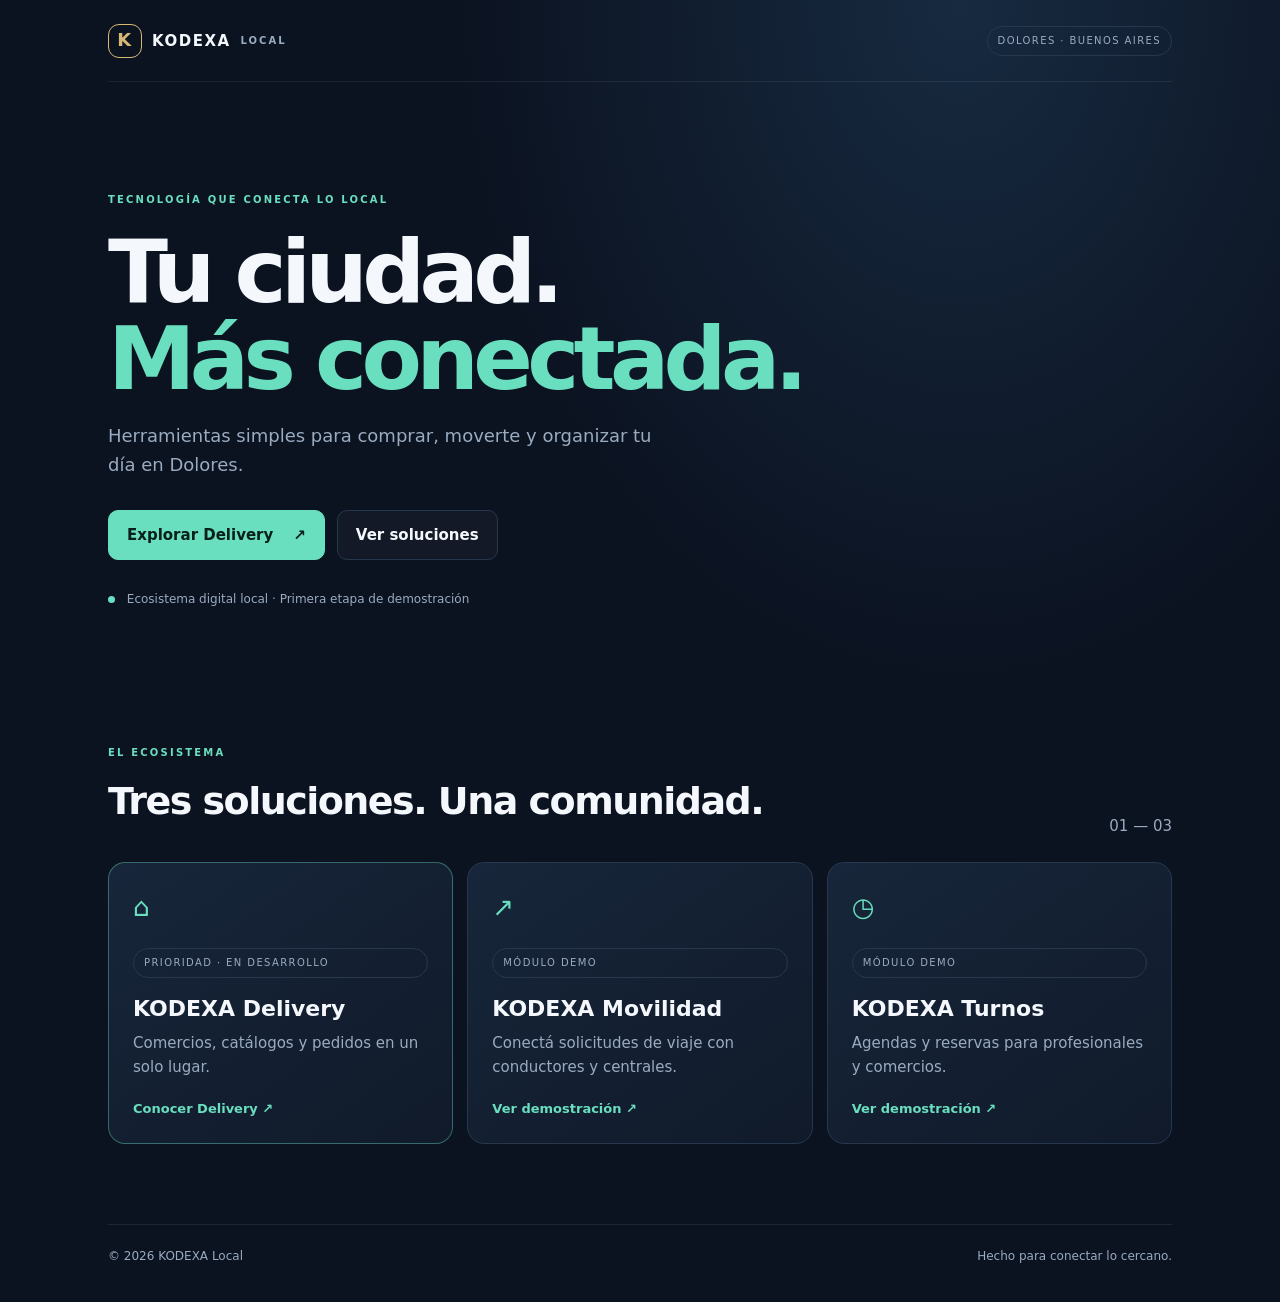
==== index.html @ 57af8ac4 "Build KODEXA Local MVP ecosystem" ====
<!doctype html>
<html lang="es"><head><meta charset="utf-8"><meta name="viewport" content="width=device-width,initial-scale=1"><meta name="theme-color" content="#101b2d"><meta name="description" content="KODEXA Local: soluciones digitales para Dolores y localidades cercanas."><link rel="manifest" href="manifest.webmanifest"><link rel="stylesheet" href="packages/ui/styles.css"><title>KODEXA Local</title></head><body><main class="shell"><nav class="top"><a class="brand" href="./"><span class="brand-mark">K</span>KODEXA <small>LOCAL</small></a><span class="pill">DOLORES · BUENOS AIRES</span></nav><section class="hero"><p class="eyebrow">TECNOLOGÍA QUE CONECTA LO LOCAL</p><h1>Tu ciudad.<br><span>Más conectada.</span></h1><p class="lead">Herramientas simples para comprar, moverte y organizar tu día en Dolores.</p><div class="hero-actions"><a class="btn primary" href="apps/delivery/">Explorar Delivery <b>↗</b></a><a class="btn ghost" href="#apps">Ver soluciones</a></div><div class="hero-note"><i></i> Ecosistema digital local · Primera etapa de demostración</div></section><section id="apps" class="section"><div class="section-head"><div><p class="eyebrow">EL ECOSISTEMA</p><h2>Tres soluciones. Una comunidad.</h2></div><span class="muted">01 — 03</span></div><div class="app-grid"><a class="app-card featured" href="apps/delivery/"><span class="app-icon">⌂</span><span class="tag">PRIORIDAD · EN DESARROLLO</span><h3>KODEXA Delivery</h3><p>Comercios, catálogos y pedidos en un solo lugar.</p><span class="card-link">Conocer Delivery ↗</span></a><a class="app-card" href="apps/movilidad/"><span class="app-icon">↗</span><span class="tag">MÓDULO DEMO</span><h3>KODEXA Movilidad</h3><p>Conectá solicitudes de viaje con conductores y centrales.</p><span class="card-link">Ver demostración ↗</span></a><a class="app-card" href="apps/turnos/"><span class="app-icon">◷</span><span class="tag">MÓDULO DEMO</span><h3>KODEXA Turnos</h3><p>Agendas y reservas para profesionales y comercios.</p><span class="card-link">Ver demostración ↗</span></a></div></section><footer><span>© 2026 KODEXA Local</span><span>Hecho para conectar lo cercano.</span></footer></main></body></html>
---- packages/ui/styles.css ----
:root{color-scheme:dark;--bg:#0b1220;--panel:#121e30;--panel2:#17263a;--line:#27384e;--text:#f4f7fb;--muted:#9aabc0;--accent:#69dfc0;--gold:#d7b875;--blue:#7ca9ff}*{box-sizing:border-box}html{scroll-behavior:smooth}body{margin:0;background:radial-gradient(ellipse at 75% 0%,#172a40 0,transparent 38%),var(--bg);color:var(--text);font:15px/1.6 Inter,ui-sans-serif,system-ui,-apple-system,"Segoe UI",sans-serif}a{color:inherit;text-decoration:none}button,input,select,textarea{font:inherit}.shell{max-width:1120px;margin:auto;padding:0 28px}.top{height:82px;display:flex;align-items:center;justify-content:space-between;border-bottom:1px solid #ffffff12}.brand{display:flex;align-items:center;gap:10px;font-weight:850;letter-spacing:.1em}.brand small{font-size:10px;color:var(--muted);letter-spacing:.2em}.brand-mark{display:grid;place-items:center;width:34px;height:34px;border:1px solid var(--gold);border-radius:11px;color:var(--gold);font-size:18px}.pill,.tag{font-size:10px;letter-spacing:.14em;color:var(--muted);border:1px solid var(--line);padding:6px 10px;border-radius:30px}.hero{padding:100px 0 92px;max-width:760px}.eyebrow{font-size:10px;letter-spacing:.22em;color:var(--accent);font-weight:800}.hero h1{font-size:clamp(48px,8vw,88px);line-height:.99;letter-spacing:-.065em;margin:20px 0}.hero h1 span{color:var(--accent)}.lead{font-size:18px;color:var(--muted);max-width:550px}.hero-actions{display:flex;gap:12px;flex-wrap:wrap;margin:30px 0}.btn{display:inline-flex;align-items:center;justify-content:center;gap:20px;padding:12px 18px;border-radius:10px;font-weight:750;border:1px solid var(--line)}.btn.primary{background:var(--accent);color:#082019;border-color:var(--accent)}.btn.ghost{background:#ffffff08}.hero-note{font-size:12px;color:var(--muted)}.hero-note i{display:inline-block;width:7px;height:7px;background:var(--accent);border-radius:50%;margin-right:8px}.section{padding:34px 0 80px}.section-head{display:flex;align-items:end;justify-content:space-between;margin-bottom:24px}.section h2{font-size:clamp(25px,4vw,38px);letter-spacing:-.04em;margin:6px 0}.muted{color:var(--muted)}.app-grid{display:grid;grid-template-columns:repeat(3,1fr);gap:14px}.app-card{display:flex;flex-direction:column;min-height:255px;padding:24px;background:linear-gradient(145deg,#17263a,#101a2a);border:1px solid var(--line);border-radius:17px;transition:.2s}.app-card:hover{transform:translateY(-4px);border-color:#69dfc077}.app-card.featured{border-color:#69dfc066}.app-icon{font-size:26px;color:var(--accent);margin-bottom:20px}.app-card h3{font-size:22px;margin:13px 0 4px}.app-card p{color:var(--muted);margin:0 0 20px}.card-link{margin-top:auto;color:var(--accent);font-size:13px;font-weight:750}footer{border-top:1px solid #ffffff15;padding:22px 0 35px;display:flex;justify-content:space-between;color:var(--muted);font-size:12px}.page{max-width:1120px;margin:auto;padding:0 24px 60px}.page-head{padding:45px 0 28px}.back{color:var(--muted);font-size:13px}.page-head h1{font-size:clamp(38px,6vw,60px);letter-spacing:-.06em;line-height:1.02;margin:18px 0 8px}.page-head p{color:var(--muted);max-width:650px}.layout{display:grid;grid-template-columns:minmax(0,1.5fr) minmax(270px,.8fr);gap:18px;align-items:start}.panel{background:var(--panel);border:1px solid var(--line);border-radius:15px;padding:20px;margin-bottom:16px}.panel h2,.panel h3{margin:0 0 14px}.row{display:flex;gap:10px;align-items:center;flex-wrap:wrap}.between{justify-content:space-between}.field{display:flex;flex-direction:column;gap:6px;margin-bottom:13px;flex:1;min-width:140px}.field label{font-size:12px;color:var(--muted)}input,select,textarea{width:100%;background:#0b1524;border:1px solid var(--line);border-radius:9px;padding:11px 12px;color:var(--text);outline:none}input:focus,select:focus,textarea:focus{border-color:var(--accent)}.action{border:0;border-radius:9px;background:var(--accent);color:#082019;font-weight:800;padding:11px 15px;cursor:pointer}.action.secondary{background:#26384d;color:var(--text);border:1px solid var(--line)}.action.danger{background:#522c38;color:#ffdce4}.list{display:grid;gap:9px}.item{display:flex;gap:12px;align-items:center;justify-content:space-between;padding:12px;background:#0c1726;border:1px solid #25364b;border-radius:11px}.item strong{display:block}.item small{color:var(--muted)}.price{color:var(--accent);font-weight:800;white-space:nowrap}.chip{font-size:10px;padding:4px 8px;border-radius:20px;background:#23394a;color:var(--accent)}.empty{color:var(--muted);font-size:13px;padding:15px;text-align:center}.notice{font-size:12px;color:var(--muted);background:#17283a;padding:12px;border-radius:9px}.stat{font-size:28px;font-weight:850}.stat-label{font-size:11px;color:var(--muted)}.tabs{display:flex;gap:7px;flex-wrap:wrap;margin:12px 0 18px}.tab{padding:8px 12px;border:1px solid var(--line);border-radius:8px;color:var(--muted);background:transparent;cursor:pointer}.tab.active{background:#234238;color:var(--accent);border-color:#3b806d}.hidden{display:none!important}@media(max-width:760px){.shell,.page{padding-left:17px;padding-right:17px}.hero{padding:70px 0}.app-grid{grid-template-columns:1fr}.app-card{min-height:210px}.layout{grid-template-columns:1fr}.section-head{align-items:start}.pill{font-size:9px}footer{gap:10px;flex-direction:column}}
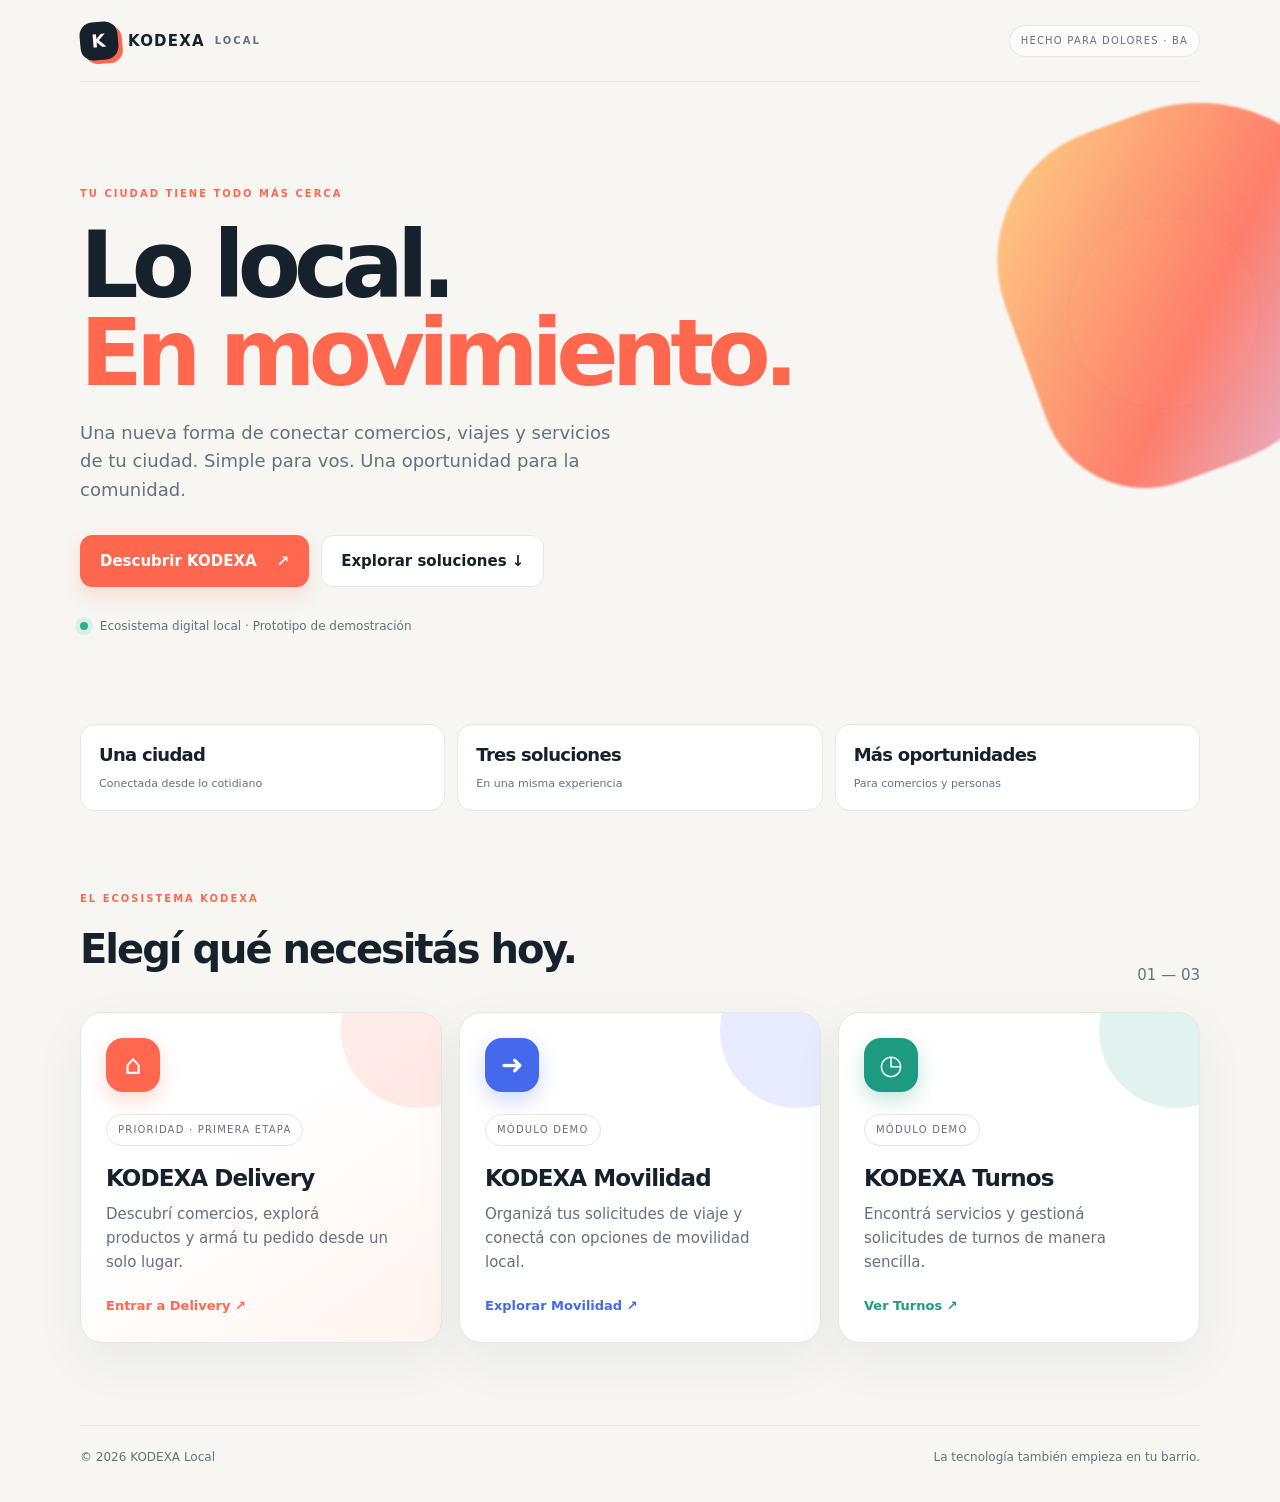
==== commit 258cdf76: "Redesign KODEXA Local landing experience" ====
--- a/index.html
+++ b/index.html
@@ -1,2 +1,60 @@
 <!doctype html>
-<html lang="es"><head><meta charset="utf-8"><meta name="viewport" content="width=device-width,initial-scale=1"><meta name="theme-color" content="#101b2d"><meta name="description" content="KODEXA Local: soluciones digitales para Dolores y localidades cercanas."><link rel="manifest" href="manifest.webmanifest"><link rel="stylesheet" href="packages/ui/styles.css"><title>KODEXA Local</title></head><body><main class="shell"><nav class="top"><a class="brand" href="./"><span class="brand-mark">K</span>KODEXA <small>LOCAL</small></a><span class="pill">DOLORES · BUENOS AIRES</span></nav><section class="hero"><p class="eyebrow">TECNOLOGÍA QUE CONECTA LO LOCAL</p><h1>Tu ciudad.<br><span>Más conectada.</span></h1><p class="lead">Herramientas simples para comprar, moverte y organizar tu día en Dolores.</p><div class="hero-actions"><a class="btn primary" href="apps/delivery/">Explorar Delivery <b>↗</b></a><a class="btn ghost" href="#apps">Ver soluciones</a></div><div class="hero-note"><i></i> Ecosistema digital local · Primera etapa de demostración</div></section><section id="apps" class="section"><div class="section-head"><div><p class="eyebrow">EL ECOSISTEMA</p><h2>Tres soluciones. Una comunidad.</h2></div><span class="muted">01 — 03</span></div><div class="app-grid"><a class="app-card featured" href="apps/delivery/"><span class="app-icon">⌂</span><span class="tag">PRIORIDAD · EN DESARROLLO</span><h3>KODEXA Delivery</h3><p>Comercios, catálogos y pedidos en un solo lugar.</p><span class="card-link">Conocer Delivery ↗</span></a><a class="app-card" href="apps/movilidad/"><span class="app-icon">↗</span><span class="tag">MÓDULO DEMO</span><h3>KODEXA Movilidad</h3><p>Conectá solicitudes de viaje con conductores y centrales.</p><span class="card-link">Ver demostración ↗</span></a><a class="app-card" href="apps/turnos/"><span class="app-icon">◷</span><span class="tag">MÓDULO DEMO</span><h3>KODEXA Turnos</h3><p>Agendas y reservas para profesionales y comercios.</p><span class="card-link">Ver demostración ↗</span></a></div></section><footer><span>© 2026 KODEXA Local</span><span>Hecho para conectar lo cercano.</span></footer></main></body></html>+<html lang="es">
+<head>
+  <meta charset="utf-8">
+  <meta name="viewport" content="width=device-width,initial-scale=1">
+  <meta name="theme-color" content="#f7f6f2">
+  <meta name="description" content="KODEXA Local: comprá, movete y organizá tu día con soluciones digitales locales.">
+  <link rel="manifest" href="manifest.webmanifest">
+  <link rel="stylesheet" href="packages/ui/styles.css">
+  <title>KODEXA Local — Tu ciudad, más conectada</title>
+</head>
+<body>
+<main class="shell">
+  <nav class="top">
+    <a class="brand" href="./"><span class="brand-mark">K</span>KODEXA <small>LOCAL</small></a>
+    <span class="pill">HECHO PARA DOLORES · BA</span>
+  </nav>
+  <section class="hero">
+    <p class="eyebrow">TU CIUDAD TIENE TODO MÁS CERCA</p>
+    <h1>Lo local.<br><span>En movimiento.</span></h1>
+    <p class="lead">Una nueva forma de conectar comercios, viajes y servicios de tu ciudad. Simple para vos. Una oportunidad para la comunidad.</p>
+    <div class="hero-actions">
+      <a class="btn primary" href="apps/delivery/">Descubrir KODEXA <b>↗</b></a>
+      <a class="btn ghost" href="#ecosistema">Explorar soluciones ↓</a>
+    </div>
+    <div class="hero-note"><i></i> Ecosistema digital local · Prototipo de demostración</div>
+  </section>
+  <div class="stats-strip" aria-label="El ecosistema KODEXA">
+    <div class="mini-stat"><strong>Una ciudad</strong><span>Conectada desde lo cotidiano</span></div>
+    <div class="mini-stat"><strong>Tres soluciones</strong><span>En una misma experiencia</span></div>
+    <div class="mini-stat"><strong>Más oportunidades</strong><span>Para comercios y personas</span></div>
+  </div>
+  <section id="ecosistema" class="section">
+    <div class="section-head">
+      <div><p class="eyebrow">EL ECOSISTEMA KODEXA</p><h2>Elegí qué necesitás hoy.</h2></div>
+      <span class="muted">01 — 03</span>
+    </div>
+    <div class="app-grid">
+      <a class="app-card featured" href="apps/delivery/">
+        <span class="app-icon">⌂</span><span class="tag">PRIORIDAD · PRIMERA ETAPA</span>
+        <h3>KODEXA Delivery</h3><p>Descubrí comercios, explorá productos y armá tu pedido desde un solo lugar.</p>
+        <span class="card-link">Entrar a Delivery ↗</span>
+      </a>
+      <a class="app-card mobility" href="apps/movilidad/">
+        <span class="app-icon">➜</span><span class="tag">MÓDULO DEMO</span>
+        <h3>KODEXA Movilidad</h3><p>Organizá tus solicitudes de viaje y conectá con opciones de movilidad local.</p>
+        <span class="card-link">Explorar Movilidad ↗</span>
+      </a>
+      <a class="app-card turns" href="apps/turnos/">
+        <span class="app-icon">◷</span><span class="tag">MÓDULO DEMO</span>
+        <h3>KODEXA Turnos</h3><p>Encontrá servicios y gestioná solicitudes de turnos de manera sencilla.</p>
+        <span class="card-link">Ver Turnos ↗</span>
+      </a>
+    </div>
+  </section>
+  <footer><span>© 2026 KODEXA Local</span><span>La tecnología también empieza en tu barrio.</span></footer>
+</main>
+<script type="module" src="packages/core/interactions.js"></script>
+</body>
+</html>
--- a/packages/ui/styles.css
+++ b/packages/ui/styles.css
@@ -1 +1 @@
-:root{color-scheme:dark;--bg:#0b1220;--panel:#121e30;--panel2:#17263a;--line:#27384e;--text:#f4f7fb;--muted:#9aabc0;--accent:#69dfc0;--gold:#d7b875;--blue:#7ca9ff}*{box-sizing:border-box}html{scroll-behavior:smooth}body{margin:0;background:radial-gradient(ellipse at 75% 0%,#172a40 0,transparent 38%),var(--bg);color:var(--text);font:15px/1.6 Inter,ui-sans-serif,system-ui,-apple-system,"Segoe UI",sans-serif}a{color:inherit;text-decoration:none}button,input,select,textarea{font:inherit}.shell{max-width:1120px;margin:auto;padding:0 28px}.top{height:82px;display:flex;align-items:center;justify-content:space-between;border-bottom:1px solid #ffffff12}.brand{display:flex;align-items:center;gap:10px;font-weight:850;letter-spacing:.1em}.brand small{font-size:10px;color:var(--muted);letter-spacing:.2em}.brand-mark{display:grid;place-items:center;width:34px;height:34px;border:1px solid var(--gold);border-radius:11px;color:var(--gold);font-size:18px}.pill,.tag{font-size:10px;letter-spacing:.14em;color:var(--muted);border:1px solid var(--line);padding:6px 10px;border-radius:30px}.hero{padding:100px 0 92px;max-width:760px}.eyebrow{font-size:10px;letter-spacing:.22em;color:var(--accent);font-weight:800}.hero h1{font-size:clamp(48px,8vw,88px);line-height:.99;letter-spacing:-.065em;margin:20px 0}.hero h1 span{color:var(--accent)}.lead{font-size:18px;color:var(--muted);max-width:550px}.hero-actions{display:flex;gap:12px;flex-wrap:wrap;margin:30px 0}.btn{display:inline-flex;align-items:center;justify-content:center;gap:20px;padding:12px 18px;border-radius:10px;font-weight:750;border:1px solid var(--line)}.btn.primary{background:var(--accent);color:#082019;border-color:var(--accent)}.btn.ghost{background:#ffffff08}.hero-note{font-size:12px;color:var(--muted)}.hero-note i{display:inline-block;width:7px;height:7px;background:var(--accent);border-radius:50%;margin-right:8px}.section{padding:34px 0 80px}.section-head{display:flex;align-items:end;justify-content:space-between;margin-bottom:24px}.section h2{font-size:clamp(25px,4vw,38px);letter-spacing:-.04em;margin:6px 0}.muted{color:var(--muted)}.app-grid{display:grid;grid-template-columns:repeat(3,1fr);gap:14px}.app-card{display:flex;flex-direction:column;min-height:255px;padding:24px;background:linear-gradient(145deg,#17263a,#101a2a);border:1px solid var(--line);border-radius:17px;transition:.2s}.app-card:hover{transform:translateY(-4px);border-color:#69dfc077}.app-card.featured{border-color:#69dfc066}.app-icon{font-size:26px;color:var(--accent);margin-bottom:20px}.app-card h3{font-size:22px;margin:13px 0 4px}.app-card p{color:var(--muted);margin:0 0 20px}.card-link{margin-top:auto;color:var(--accent);font-size:13px;font-weight:750}footer{border-top:1px solid #ffffff15;padding:22px 0 35px;display:flex;justify-content:space-between;color:var(--muted);font-size:12px}.page{max-width:1120px;margin:auto;padding:0 24px 60px}.page-head{padding:45px 0 28px}.back{color:var(--muted);font-size:13px}.page-head h1{font-size:clamp(38px,6vw,60px);letter-spacing:-.06em;line-height:1.02;margin:18px 0 8px}.page-head p{color:var(--muted);max-width:650px}.layout{display:grid;grid-template-columns:minmax(0,1.5fr) minmax(270px,.8fr);gap:18px;align-items:start}.panel{background:var(--panel);border:1px solid var(--line);border-radius:15px;padding:20px;margin-bottom:16px}.panel h2,.panel h3{margin:0 0 14px}.row{display:flex;gap:10px;align-items:center;flex-wrap:wrap}.between{justify-content:space-between}.field{display:flex;flex-direction:column;gap:6px;margin-bottom:13px;flex:1;min-width:140px}.field label{font-size:12px;color:var(--muted)}input,select,textarea{width:100%;background:#0b1524;border:1px solid var(--line);border-radius:9px;padding:11px 12px;color:var(--text);outline:none}input:focus,select:focus,textarea:focus{border-color:var(--accent)}.action{border:0;border-radius:9px;background:var(--accent);color:#082019;font-weight:800;padding:11px 15px;cursor:pointer}.action.secondary{background:#26384d;color:var(--text);border:1px solid var(--line)}.action.danger{background:#522c38;color:#ffdce4}.list{display:grid;gap:9px}.item{display:flex;gap:12px;align-items:center;justify-content:space-between;padding:12px;background:#0c1726;border:1px solid #25364b;border-radius:11px}.item strong{display:block}.item small{color:var(--muted)}.price{color:var(--accent);font-weight:800;white-space:nowrap}.chip{font-size:10px;padding:4px 8px;border-radius:20px;background:#23394a;color:var(--accent)}.empty{color:var(--muted);font-size:13px;padding:15px;text-align:center}.notice{font-size:12px;color:var(--muted);background:#17283a;padding:12px;border-radius:9px}.stat{font-size:28px;font-weight:850}.stat-label{font-size:11px;color:var(--muted)}.tabs{display:flex;gap:7px;flex-wrap:wrap;margin:12px 0 18px}.tab{padding:8px 12px;border:1px solid var(--line);border-radius:8px;color:var(--muted);background:transparent;cursor:pointer}.tab.active{background:#234238;color:var(--accent);border-color:#3b806d}.hidden{display:none!important}@media(max-width:760px){.shell,.page{padding-left:17px;padding-right:17px}.hero{padding:70px 0}.app-grid{grid-template-columns:1fr}.app-card{min-height:210px}.layout{grid-template-columns:1fr}.section-head{align-items:start}.pill{font-size:9px}footer{gap:10px;flex-direction:column}}+:root{color-scheme:light;--bg:#f7f6f2;--surface:#fff;--surface-2:#f0f2f4;--ink:#17212b;--muted:#65717d;--line:#e3e7e9;--accent:#ff684f;--accent-soft:#fff0ec;--accent-ink:#fff;--blue:#4569ed;--green:#23a78c;--gold:#d9a441;--shadow:0 18px 50px #1c2a3810}*{box-sizing:border-box}html{scroll-behavior:smooth}body{margin:0;background:var(--bg);color:var(--ink);font:15px/1.6 Inter,ui-sans-serif,system-ui,-apple-system,"Segoe UI",sans-serif;overflow-x:hidden}body.module-delivery{--accent:#ff684f;--accent-soft:#fff0ec}body.module-movilidad{--accent:#4569ed;--accent-soft:#edf1ff}body.module-turnos{--accent:#1d9b80;--accent-soft:#e8f7f2}a{color:inherit;text-decoration:none}button,input,select,textarea{font:inherit}.shell{max-width:1180px;margin:auto;padding:0 30px}.top{height:82px;display:flex;align-items:center;justify-content:space-between;border-bottom:1px solid var(--line);gap:12px}.brand{display:flex;align-items:center;gap:10px;font-weight:900;letter-spacing:.08em;color:var(--ink)}.brand small{font-size:10px;color:var(--muted);letter-spacing:.2em}.brand-mark{display:grid;place-items:center;width:38px;height:38px;background:var(--ink);border-radius:13px;color:#fff;font-size:18px;box-shadow:4px 4px 0 var(--accent);transform:rotate(-5deg)}.pill,.tag{font-size:10px;letter-spacing:.12em;color:var(--muted);border:1px solid var(--line);padding:7px 11px;border-radius:30px;background:#ffffffb8}.hero{position:relative;isolation:isolate;padding:94px 0 88px;max-width:790px}.hero:after{content:"";position:absolute;z-index:-1;width:360px;height:360px;right:-500px;top:25px;border-radius:45% 55% 65% 35%;background:linear-gradient(135deg,#ffcf7a,#ff725d 55%,#d9c5ff);filter:blur(1px);opacity:.9;transform:rotate(-20deg);animation:float 8s ease-in-out infinite}.hero:before{content:"";position:absolute;z-index:-1;width:190px;height:190px;right:-390px;top:135px;border:1px solid #4569ed55;border-radius:50%;box-shadow:0 0 0 24px #4569ed0b,0 0 0 48px #4569ed08}.eyebrow{font-size:10px;letter-spacing:.2em;color:var(--accent);font-weight:900}.hero h1{font-size:clamp(50px,8vw,92px);line-height:.96;letter-spacing:-.075em;margin:20px 0;color:var(--ink)}.hero h1 span{color:var(--accent)}.lead{font-size:18px;color:var(--muted);max-width:550px}.hero-actions{display:flex;gap:12px;flex-wrap:wrap;margin:30px 0}.btn{display:inline-flex;align-items:center;justify-content:center;gap:20px;padding:13px 19px;border-radius:12px;font-weight:800;border:1px solid var(--line);transition:transform .2s,box-shadow .2s,background .2s}.btn:hover{transform:translateY(-3px);box-shadow:0 12px 24px #17212b18}.btn.primary{background:var(--accent);color:#fff;border-color:var(--accent);box-shadow:0 8px 18px #ff684f30}.btn.ghost{background:var(--surface)}.hero-note{font-size:12px;color:var(--muted)}.hero-note i{display:inline-block;width:8px;height:8px;background:#25b58e;border-radius:50%;margin-right:8px;box-shadow:0 0 0 5px #25b58e20}.section{padding:35px 0 82px}.section-head{display:flex;align-items:end;justify-content:space-between;margin-bottom:25px}.section h2{font-size:clamp(26px,4vw,40px);letter-spacing:-.05em;margin:6px 0}.muted{color:var(--muted)}.app-grid{display:grid;grid-template-columns:repeat(3,1fr);gap:17px}.app-card{position:relative;isolation:isolate;overflow:hidden;display:flex;flex-direction:column;min-height:285px;padding:25px;background:var(--surface);border:1px solid var(--line);border-radius:22px;box-shadow:var(--shadow);transition:transform .25s,border-color .25s,box-shadow .25s}.app-card:after{content:"";position:absolute;z-index:-1;width:155px;height:155px;right:-55px;top:-60px;border-radius:50%;background:var(--card-tint,#ff684f);opacity:.13;transition:transform .35s}.app-card:hover{transform:translateY(-7px);border-color:var(--card-tint,var(--accent));box-shadow:0 24px 55px #1c2a3818}.app-card:hover:after{transform:scale(1.5)}.app-card.featured{--card-tint:#ff684f;background:linear-gradient(145deg,#fff 40%,#fff4ef)}.app-card.mobility{--card-tint:#4569ed}.app-card.turns{--card-tint:#1d9b80}.app-icon{display:grid;place-items:center;width:54px;height:54px;border-radius:17px;background:var(--card-tint,var(--accent));color:#fff;font-size:27px;margin-bottom:22px;box-shadow:0 8px 20px color-mix(in srgb,var(--card-tint,var(--accent)) 25%,transparent)}.app-card h3{font-size:23px;letter-spacing:-.04em;margin:14px 0 5px}.app-card p{color:var(--muted);margin:0 0 22px;max-width:290px}.card-link{margin-top:auto;color:var(--card-tint,var(--accent));font-size:13px;font-weight:850}.app-card .tag{align-self:flex-start}.stats-strip{display:grid;grid-template-columns:repeat(3,1fr);gap:12px;margin:0 0 35px}.mini-stat{padding:16px 18px;background:#fff;border:1px solid var(--line);border-radius:15px}.mini-stat strong{display:block;font-size:18px;letter-spacing:-.04em}.mini-stat span{font-size:11px;color:var(--muted)}footer{border-top:1px solid var(--line);padding:22px 0 35px;display:flex;justify-content:space-between;color:var(--muted);font-size:12px}.page{max-width:1180px;margin:auto;padding:0 26px 60px}.page-head{position:relative;padding:45px 0 30px}.back{color:var(--muted);font-size:13px;font-weight:700}.back:hover{color:var(--accent)}.page-head h1{font-size:clamp(40px,6vw,65px);letter-spacing:-.07em;line-height:1.01;margin:18px 0 9px}.page-head h1 span{color:var(--accent)!important}.page-head p{color:var(--muted);max-width:650px}.layout{display:grid;grid-template-columns:minmax(0,1.5fr) minmax(280px,.8fr);gap:19px;align-items:start}.panel{background:var(--surface);border:1px solid var(--line);border-radius:19px;padding:21px;margin-bottom:16px;box-shadow:var(--shadow)}.panel h2,.panel h3{margin:0 0 14px;letter-spacing:-.035em}.row{display:flex;gap:10px;align-items:center;flex-wrap:wrap}.between{justify-content:space-between}.field{display:flex;flex-direction:column;gap:6px;margin-bottom:13px;flex:1;min-width:140px}.field label{font-size:12px;color:var(--muted);font-weight:700}input,select,textarea{width:100%;background:#fbfcfc;border:1px solid var(--line);border-radius:11px;padding:12px 13px;color:var(--ink);outline:none;transition:border-color .2s,box-shadow .2s}input:focus,select:focus,textarea:focus{border-color:var(--accent);box-shadow:0 0 0 4px var(--accent-soft)}.action{border:0;border-radius:11px;background:var(--accent);color:#fff;font-weight:850;padding:12px 16px;cursor:pointer;transition:transform .18s,filter .18s,box-shadow .18s;box-shadow:0 7px 16px color-mix(in srgb,var(--accent) 22%,transparent)}.action:hover{transform:translateY(-2px);filter:saturate(1.12);box-shadow:0 10px 22px color-mix(in srgb,var(--accent) 28%,transparent)}.action:active,.btn:active{transform:scale(.98)}.action.secondary{background:var(--surface-2);color:var(--ink);border:1px solid var(--line);box-shadow:none}.action.danger{background:#fff0f1;color:#bd3447}.list{display:grid;gap:9px}.item{display:flex;gap:12px;align-items:center;justify-content:space-between;padding:13px;background:#fbfcfc;border:1px solid var(--line);border-radius:13px;transition:border-color .2s,transform .2s}.item:hover{border-color:color-mix(in srgb,var(--accent) 45%,var(--line));transform:translateX(2px)}.item strong{display:block}.item small{color:var(--muted)}.price{color:var(--accent);font-weight:900;white-space:nowrap}.chip{font-size:10px;padding:5px 9px;border-radius:20px;background:var(--accent-soft);color:var(--accent);font-weight:800}.empty{color:var(--muted);font-size:13px;padding:15px;text-align:center}.notice{font-size:12px;color:var(--muted);background:var(--surface-2);padding:12px;border-radius:11px}.stat{font-size:30px;font-weight:900;letter-spacing:-.05em}.stat-label{font-size:11px;color:var(--muted)}.tabs{display:flex;gap:7px;flex-wrap:wrap;margin:12px 0 18px}.tab{padding:9px 13px;border:1px solid var(--line);border-radius:10px;color:var(--muted);background:var(--surface);cursor:pointer;font-weight:700;transition:.2s}.tab:hover{border-color:var(--accent);color:var(--accent)}.tab.active{background:var(--accent);color:#fff;border-color:var(--accent);box-shadow:0 5px 14px color-mix(in srgb,var(--accent) 20%,transparent)}.hidden{display:none!important}.reveal{animation:rise .55s both}.item button,.tab,button{touch-action:manipulation}@keyframes rise{from{opacity:0;transform:translateY(12px)}to{opacity:1;transform:translateY(0)}}@keyframes float{0%,100%{transform:translateY(0) rotate(-20deg)}50%{transform:translateY(-18px) rotate(-12deg)}}@media(prefers-reduced-motion:reduce){*,*:before,*:after{scroll-behavior:auto!important;animation-duration:.01ms!important;transition-duration:.01ms!important}}@media(max-width:800px){.hero:before,.hero:after{right:-180px;opacity:.25}.app-grid{grid-template-columns:1fr}.app-card{min-height:230px}.layout{grid-template-columns:1fr}.stats-strip{grid-template-columns:1fr 1fr}.stats-strip .mini-stat:last-child{grid-column:1/-1}}@media(max-width:560px){.shell,.page{padding-left:17px;padding-right:17px}.hero{padding:68px 0 65px}.hero h1{font-size:clamp(48px,13vw,68px)}.section-head{align-items:start}.pill{font-size:9px;padding:6px 8px}.top{height:70px}footer{gap:10px;flex-direction:column}.panel{padding:16px}.item{align-items:flex-start}.item .row{justify-content:flex-end}.tabs{gap:6px}.tab{font-size:12px;padding:8px 10px}}
